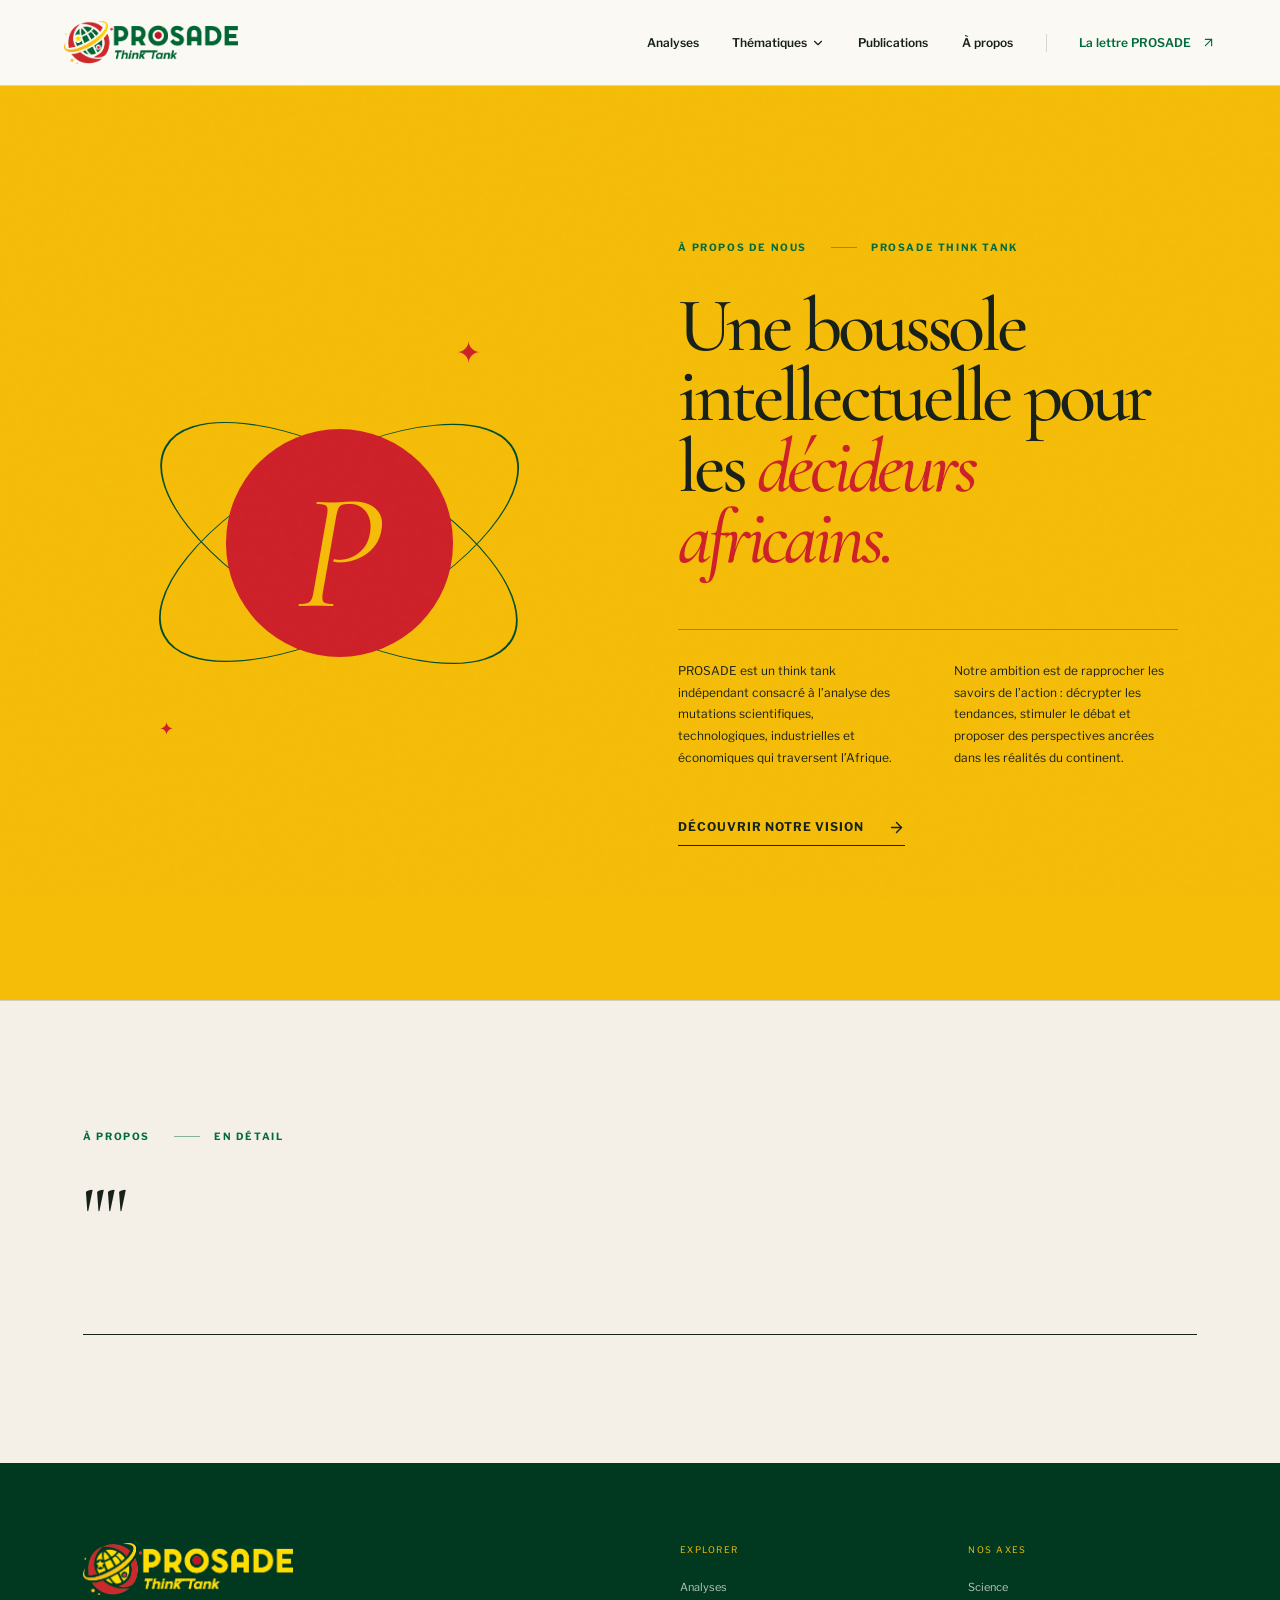
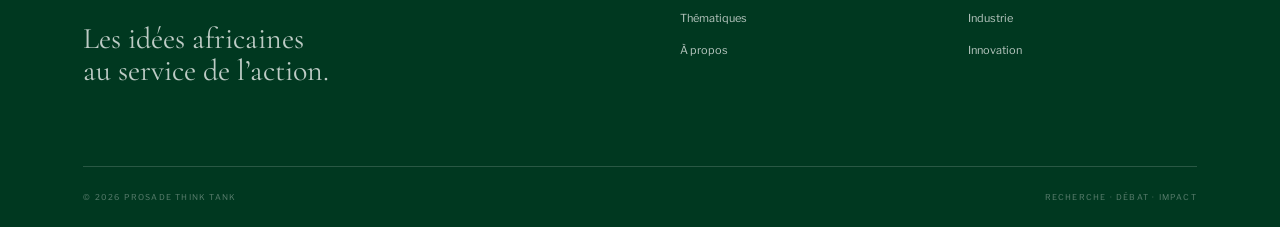
==== a-propos.html @ a124afc9 "Add files via upload" ====
<!DOCTYPE html>
<html lang="fr"><head><meta http-equiv="Content-Type" content="text/html; charset=UTF-8"><meta name="viewport" content="width=device-width, initial-scale=1"><link rel="preload" as="image" href="./PROSADE — Think Tank africain_files/prosade-logo-green.png"><link rel="preload" as="image" href="./PROSADE — Think Tank africain_files/prosade-logo-yellow.png"><link rel="stylesheet" href="./PROSADE — Think Tank africain_files/index-MCbqjA66.css" type="text/css" data-precedence="default"><title>À propos — PROSADE Think Tank</title><meta name="description" content="PROSADE — À propos du think tank africain."><meta name="theme-color" content="#006b3c"><link rel="modulepreload" href="https://prosade-web.netlify.app/assets/index-DYErUAAZ.js"><link rel="modulepreload" href="https://prosade-web.netlify.app/assets/index-BLcQiHYW.js"><style>
    @font-face {
      font-family: 'Nunito';
      src: url('chrome-extension://alglchohmdikgdjhafiicilegegieafa/fonts/Nunito-all.woff2') format('woff2');
      font-weight: 300 700;
      font-style: normal;
      font-display: swap;
    }
    .nav-item-dropdown{position:relative;display:inline-flex;align-items:center;}
    .nav-dropdown-toggle{display:inline-flex;align-items:center;gap:4px;background:none;border:none;font:inherit;color:inherit;cursor:pointer;padding:0;}
    .nav-dropdown-toggle .chevron{transition:transform .2s ease;}
    .nav-item-dropdown:hover .chevron,.nav-item-dropdown.is-open .chevron{transform:rotate(180deg);}
    .dropdown-menu{position:absolute;top:100%;left:0;margin-top:14px;background:#ffffff;border-radius:14px;box-shadow:0 18px 44px rgba(0,20,10,0.18);padding:8px;min-width:250px;list-style:none;opacity:0;visibility:hidden;transform:translateY(-8px);transition:opacity .18s ease,transform .18s ease,visibility .18s ease;z-index:80;}
    .nav-item-dropdown:hover .dropdown-menu,.nav-item-dropdown:focus-within .dropdown-menu,.nav-item-dropdown.is-open .dropdown-menu{opacity:1;visibility:visible;transform:translateY(0);}
    .dropdown-menu li{margin:0;}
    .dropdown-menu a{display:block;padding:11px 14px;border-radius:9px;color:#0b2e1d;text-decoration:none;font-size:.95rem;line-height:1.3;white-space:nowrap;}
    .dropdown-menu a:hover,.dropdown-menu a:focus{background:#eef4f0;color:#006b3c;}
    @media (max-width:860px){.dropdown-menu{position:static;box-shadow:none;opacity:1;visibility:visible;transform:none;display:none;margin-top:6px;padding-left:8px;}
      .nav-item-dropdown.is-open .dropdown-menu{display:block;}}
  </style></head><body><!--$--><main><header class="site-header"><a class="brand" href="https://prosade-web.netlify.app/#accueil" aria-label="PROSADE — Accueil"><img src="./PROSADE — Think Tank africain_files/prosade-logo-green.png" alt="PROSADE Think Tank"></a><nav class="nav-links" aria-label="Navigation principale"><a href="https://prosade-web.netlify.app/#analyses">Analyses</a><div class="nav-item-dropdown"><button type="button" class="nav-dropdown-toggle" aria-haspopup="true" aria-expanded="false">Thématiques <svg xmlns="http://www.w3.org/2000/svg" width="14" height="14" viewBox="0 0 24 24" fill="none" stroke="currentColor" stroke-width="2" stroke-linecap="round" stroke-linejoin="round" class="lucide lucide-chevron-down chevron" aria-hidden="true"><path d="m6 9 6 6 6-6"></path></svg></button><ul class="dropdown-menu" role="menu"><li role="none"><a role="menuitem" href="thematique-analyse-strategique.html">Analyse stratégique</a></li><li role="none"><a role="menuitem" href="thematique-vulgarisation-scientifique.html">Vulgarisation scientifique</a></li><li role="none"><a role="menuitem" href="thematique-industrie-developpement.html">Industrie &amp; Développement</a></li><li role="none"><a role="menuitem" href="thematique-innovation-technologies.html">Innovation &amp; Technologies</a></li><li role="none"><a role="menuitem" href="thematique-reflexion-debat.html">Réflexion &amp; Débat</a></li></ul></div><a href="https://prosade-web.netlify.app/#publications">Publications</a><a href="a-propos.html">À propos</a><a class="nav-cta" href="https://prosade-web.netlify.app/#newsletter">La lettre PROSADE <svg xmlns="http://www.w3.org/2000/svg" width="15" height="15" viewBox="0 0 24 24" fill="none" stroke="currentColor" stroke-width="1.8" stroke-linecap="round" stroke-linejoin="round" class="lucide lucide-arrow-up-right" aria-hidden="true"><path d="M7 7h10v10"></path><path d="M7 17 17 7"></path></svg></a></nav><button class="menu-button" aria-expanded="false" aria-label="Ouvrir le menu"><svg xmlns="http://www.w3.org/2000/svg" width="24" height="24" viewBox="0 0 24 24" fill="none" stroke="currentColor" stroke-width="2" stroke-linecap="round" stroke-linejoin="round" class="lucide lucide-menu" aria-hidden="true"><path d="M4 5h16"></path><path d="M4 12h16"></path><path d="M4 19h16"></path></svg></button></header><section class="about-section" id="apropos"><div class="about-seal" aria-hidden="true"><div class="seal-ring ring-a"></div><div class="seal-ring ring-b"></div><div class="seal-core">P</div><span class="seal-star star-a">✦</span><span class="seal-star star-b">✦</span></div><div class="about-copy"><p class="eyebrow dark"><span>À propos de nous</span><span>PROSADE Think Tank</span></p><h2>Une boussole intellectuelle pour les <em>décideurs africains.</em></h2><div class="about-columns"><p>PROSADE est un think tank indépendant consacré à l’analyse des mutations scientifiques, technologiques, industrielles et économiques qui traversent l’Afrique.</p><p>Notre ambition est de rapprocher les savoirs de l’action : décrypter les tendances, stimuler le débat et proposer des perspectives ancrées dans les réalités du continent.</p></div><a class="text-link" href="https://prosade-web.netlify.app/#newsletter">Découvrir notre vision <svg xmlns="http://www.w3.org/2000/svg" width="17" height="17" viewBox="0 0 24 24" fill="none" stroke="currentColor" stroke-width="2" stroke-linecap="round" stroke-linejoin="round" class="lucide lucide-arrow-right" aria-hidden="true"><path d="M5 12h14"></path><path d="m12 5 7 7-7 7"></path></svg></a></div></section><section class="themes-section" id="details-apropos"><div class="section-heading-row"><div><p class="eyebrow dark"><span>À propos</span><span>En détail</span></p><h2>""</h2></div></div><div class="dispatches-list">
<!-- Espace réservé : équipe, mission détaillée, partenaires, contact... à compléter ultérieurement. -->
</div></section><footer><div class="footer-brand"><img src="./PROSADE — Think Tank africain_files/prosade-logo-yellow.png" alt="PROSADE Think Tank"><p>Les idées africaines<br>au service de l’action.</p></div><div class="footer-links"><div><span>Explorer</span><a href="https://prosade-web.netlify.app/#analyses">Analyses</a><a href="https://prosade-web.netlify.app/#thematiques">Thématiques</a><a href="a-propos.html">À propos</a></div><div><span>Nos axes</span><a href="https://prosade-web.netlify.app/#thematiques">Science</a><a href="https://prosade-web.netlify.app/#thematiques">Industrie</a><a href="https://prosade-web.netlify.app/#thematiques">Innovation</a></div></div><div class="footer-bottom"><span>© 2026 PROSADE Think Tank</span><span>Recherche · Débat · Impact</span></div></footer></main><!--/$--><script>
(function(){
  var item = document.querySelector('.nav-item-dropdown');
  if(!item) return;
  var toggle = item.querySelector('.nav-dropdown-toggle');
  function close(){ item.classList.remove('is-open'); toggle.setAttribute('aria-expanded','false'); }
  function open(){ item.classList.add('is-open'); toggle.setAttribute('aria-expanded','true'); }
  toggle.addEventListener('click', function(e){
    e.stopPropagation();
    if(item.classList.contains('is-open')) close(); else open();
  });
  document.addEventListener('click', function(e){
    if(!item.contains(e.target)) close();
  });
  document.addEventListener('keydown', function(e){
    if(e.key === 'Escape') close();
  });
})();
</script></body></html>
---- PROSADE — Think Tank africain_files/index-MCbqjA66.css ----
@import"https://fonts.googleapis.com/css2?family=Cormorant+Garamond:ital,wght@0,500;0,600;1,500&family=Libre+Franklin:wght@400;500;600;700;800&display=swap";@layer components;@layer properties{@supports (((-webkit-hyphens:none)) and (not (margin-trim:inline))) or ((-moz-orient:inline) and (not (color:rgb(from red r g b)))){*,:before,:after,::backdrop{--tw-rotate-x:initial;--tw-rotate-y:initial;--tw-rotate-z:initial;--tw-skew-x:initial;--tw-skew-y:initial;--tw-font-weight:initial;--tw-blur:initial;--tw-brightness:initial;--tw-contrast:initial;--tw-grayscale:initial;--tw-hue-rotate:initial;--tw-invert:initial;--tw-opacity:initial;--tw-saturate:initial;--tw-sepia:initial;--tw-drop-shadow:initial;--tw-drop-shadow-color:initial;--tw-drop-shadow-alpha:100%;--tw-drop-shadow-size:initial}}}@layer theme{:root,:host{--font-sans:ui-sans-serif, system-ui, sans-serif, "Apple Color Emoji", "Segoe UI Emoji", "Segoe UI Symbol", "Noto Color Emoji";--font-mono:ui-monospace, SFMono-Regular, Menlo, Monaco, Consolas, "Liberation Mono", "Courier New", monospace;--color-blue-600:oklch(54.6% .245 262.881);--color-gray-600:oklch(44.6% .03 256.802);--spacing:.25rem;--font-weight-bold:700;--default-transition-duration:.15s;--default-transition-timing-function:cubic-bezier(.4, 0, .2, 1);--default-font-family:var(--font-sans);--default-mono-font-family:var(--font-mono)}}@layer base{*,:after,:before,::backdrop{box-sizing:border-box;border:0 solid;margin:0;padding:0}::file-selector-button{box-sizing:border-box;border:0 solid;margin:0;padding:0}html,:host{-webkit-text-size-adjust:100%;tab-size:4;line-height:1.5;font-family:var(--default-font-family,ui-sans-serif, system-ui, sans-serif, "Apple Color Emoji", "Segoe UI Emoji", "Segoe UI Symbol", "Noto Color Emoji");font-feature-settings:var(--default-font-feature-settings,normal);font-variation-settings:var(--default-font-variation-settings,normal);-webkit-tap-highlight-color:transparent}hr{height:0;color:inherit;border-top-width:1px}abbr:where([title]){-webkit-text-decoration:underline dotted;text-decoration:underline dotted}h1,h2,h3,h4,h5,h6{font-size:inherit;font-weight:inherit}a{color:inherit;-webkit-text-decoration:inherit;text-decoration:inherit}b,strong{font-weight:bolder}code,kbd,samp,pre{font-family:var(--default-mono-font-family,ui-monospace, SFMono-Regular, Menlo, Monaco, Consolas, "Liberation Mono", "Courier New", monospace);font-feature-settings:var(--default-mono-font-feature-settings,normal);font-variation-settings:var(--default-mono-font-variation-settings,normal);font-size:1em}small{font-size:80%}sub,sup{vertical-align:baseline;font-size:75%;line-height:0;position:relative}sub{bottom:-.25em}sup{top:-.5em}table{text-indent:0;border-color:inherit;border-collapse:collapse}:-moz-focusring{outline:auto}progress{vertical-align:baseline}summary{display:list-item}ol,ul,menu{list-style:none}img,svg,video,canvas,audio,iframe,embed,object{vertical-align:middle;display:block}img,video{max-width:100%;height:auto}button,input,select,optgroup,textarea{font:inherit;font-feature-settings:inherit;font-variation-settings:inherit;letter-spacing:inherit;color:inherit;opacity:1;background-color:#0000;border-radius:0}::file-selector-button{font:inherit;font-feature-settings:inherit;font-variation-settings:inherit;letter-spacing:inherit;color:inherit;opacity:1;background-color:#0000;border-radius:0}:where(select:is([multiple],[size])) optgroup{font-weight:bolder}:where(select:is([multiple],[size])) optgroup option{padding-inline-start:20px}::file-selector-button{margin-inline-end:4px}::placeholder{opacity:1}@supports (not ((-webkit-appearance:-apple-pay-button))) or (contain-intrinsic-size:1px){::placeholder{color:currentColor}@supports (color:color-mix(in lab,red,red)){::placeholder{color:color-mix(in oklab,currentcolor 50%,transparent)}}}textarea{resize:vertical}::-webkit-search-decoration{-webkit-appearance:none}::-webkit-date-and-time-value{min-height:1lh;text-align:inherit}::-webkit-datetime-edit{display:inline-flex}::-webkit-datetime-edit-fields-wrapper{padding:0}::-webkit-datetime-edit{padding-block:0}::-webkit-datetime-edit-year-field{padding-block:0}::-webkit-datetime-edit-month-field{padding-block:0}::-webkit-datetime-edit-day-field{padding-block:0}::-webkit-datetime-edit-hour-field{padding-block:0}::-webkit-datetime-edit-minute-field{padding-block:0}::-webkit-datetime-edit-second-field{padding-block:0}::-webkit-datetime-edit-millisecond-field{padding-block:0}::-webkit-datetime-edit-meridiem-field{padding-block:0}::-webkit-calendar-picker-indicator{line-height:1}:-moz-ui-invalid{box-shadow:none}button,input:where([type=button],[type=reset],[type=submit]){appearance:button}::file-selector-button{appearance:button}::-webkit-inner-spin-button{height:auto}::-webkit-outer-spin-button{height:auto}[hidden]:where(:not([hidden=until-found])){display:none!important}}@layer utilities{.static{position:static}.start{inset-inline-start:var(--spacing)}.hidden{display:none}.transform{transform:var(--tw-rotate-x,) var(--tw-rotate-y,) var(--tw-rotate-z,) var(--tw-skew-x,) var(--tw-skew-y,)}.font-bold{--tw-font-weight:var(--font-weight-bold);font-weight:var(--font-weight-bold)}.text-blue-600{color:var(--color-blue-600)}.text-gray-600{color:var(--color-gray-600)}.filter{filter:var(--tw-blur,) var(--tw-brightness,) var(--tw-contrast,) var(--tw-grayscale,) var(--tw-hue-rotate,) var(--tw-invert,) var(--tw-saturate,) var(--tw-sepia,) var(--tw-drop-shadow,)}.transition{transition-property:color,background-color,border-color,outline-color,text-decoration-color,fill,stroke,--tw-gradient-from,--tw-gradient-via,--tw-gradient-to,opacity,box-shadow,transform,translate,scale,rotate,filter,-webkit-backdrop-filter,backdrop-filter,display,content-visibility,overlay,pointer-events;transition-timing-function:var(--tw-ease,var(--default-transition-timing-function));transition-duration:var(--tw-duration,var(--default-transition-duration))}}:root{--green:#006b3c;--green-deep:#004d2b;--green-dark:#003820;--green-soft:#dfece2;--red:#ce2029;--yellow:#f5bd08;--cream:#f4f0e7;--paper:#fbf9f3;--ink:#172019;--muted:#667068;--line:#17201929;--serif:"Cormorant Garamond", Georgia, serif;--sans:"Libre Franklin", "Helvetica Neue", sans-serif}*{box-sizing:border-box}html{scroll-behavior:smooth}body{background:var(--paper);color:var(--ink);font-family:var(--sans);-webkit-font-smoothing:antialiased;margin:0}body:before{content:"";z-index:20;pointer-events:none;opacity:.028;background-image:url("data:image/svg+xml,%3Csvg viewBox='0 0 180 180' xmlns='http://www.w3.org/2000/svg'%3E%3Cfilter id='n'%3E%3CfeTurbulence type='fractalNoise' baseFrequency='.85' numOctaves='3' stitchTiles='stitch'/%3E%3C/filter%3E%3Crect width='100%25' height='100%25' filter='url(%23n)' opacity='.8'/%3E%3C/svg%3E");position:fixed;inset:0}a{color:inherit;text-decoration:none}button,input{font:inherit}.site-header{background:var(--paper);border-bottom:1px solid var(--line);z-index:30;justify-content:space-between;align-items:center;height:86px;padding:0 clamp(24px,5vw,76px);display:flex;position:relative}.brand img{width:174px;height:auto;display:block}.nav-links{align-items:center;gap:clamp(20px,2.6vw,42px);font-size:12px;font-weight:600;display:flex}.nav-links>a:not(.nav-cta){position:relative}.nav-links>a:not(.nav-cta):after{content:"";background:var(--red);height:1px;transition:right .25s;position:absolute;bottom:-7px;left:0;right:100%}.nav-links>a:not(.nav-cta):hover:after{right:0}.nav-cta{border-left:1px solid var(--line);color:var(--green);align-items:center;gap:10px;padding-left:clamp(20px,2.5vw,40px);display:flex}.menu-button{color:var(--green-deep);background:0 0;border:0;padding:8px;display:none}.hero{background:var(--green);color:#fff;grid-template-columns:minmax(0,1.08fr) minmax(400px,.92fr);align-items:center;min-height:calc(100vh - 86px);padding:8vh clamp(24px,6.5vw,100px) 11vh;display:grid;position:relative;overflow:hidden}.hero:after{content:"";background:linear-gradient(90deg,var(--red) 0 23%,var(--yellow) 23% 42%,transparent 42%);height:4px;position:absolute;inset:auto 0 0}.hero-copy{z-index:4;max-width:810px;animation:.8s .1s both rise;position:relative}.eyebrow{letter-spacing:.16em;text-transform:uppercase;align-items:center;gap:24px;margin:0 0 36px;font-size:10px;font-weight:700;display:flex}.eyebrow span+span:before{content:"";opacity:.45;background:currentColor;width:26px;height:1px;margin:0 14px 3px 0;display:inline-block}.eyebrow.light{color:#ffffffbd}.eyebrow.dark{color:var(--green)}.hero h1,.section-heading-row h2,.featured h2,.dispatches-heading h2,.about-copy h2,.newsletter h2{font-family:var(--serif);letter-spacing:-.055em;margin:0;font-weight:500}.hero h1{font-size:clamp(72px,8.8vw,144px);line-height:.72}.hero h1 em{color:var(--yellow);font-weight:500}.hero-intro{color:#ffffffc7;max-width:570px;margin:44px 0 30px;font-size:clamp(15px,1.25vw,19px);line-height:1.75}.text-link{border-bottom:1px solid var(--ink);text-transform:uppercase;letter-spacing:.08em;align-items:center;gap:24px;padding:0 0 9px;font-size:12px;font-weight:700;display:inline-flex}.light-link{color:#fff;border-color:#ffffff6b}.text-link svg{transition:transform .25s}.text-link:hover svg{transform:translate(5px)}.hero-visual{z-index:2;height:min(65vw,720px);max-height:75vh;animation:.9s .35s both fade;position:relative}.continent-shape{aspect-ratio:.88;clip-path:polygon(46% 0,66% 8%,82% 25%,78% 39%,91% 51%,70% 65%,64% 78%,50% 100%,37% 90%,29% 72%,14% 61%,8% 43%,18% 27%,30% 8%);filter:drop-shadow(20px 28px #00341d59);background:#01492ac2;width:clamp(360px,37vw,600px);position:absolute;top:50%;left:50%;transform:translate(-46%,-50%)rotate(-3deg)}.continent-shape:before{content:"";background:repeating-linear-gradient(28deg,#0000 0 34px,#ffffff12 35px,#0000 36px);position:absolute;inset:0}.map-dot{background:var(--yellow);border-radius:50%;width:11px;height:11px;position:absolute;box-shadow:0 0 0 8px #f5bd081f}.dot-one{top:22%;left:40%}.dot-two{background:var(--red);top:42%;left:63%}.dot-three{top:61%;left:33%}.dot-four{background:#fff;top:72%;left:55%}.map-line{transform-origin:0;background:#fff6;height:1px;position:absolute}.line-one{width:42%;top:24%;left:42%;transform:rotate(35deg)}.line-two{width:38%;top:63%;left:34%;transform:rotate(18deg)}.visual-label{text-transform:uppercase;letter-spacing:.14em;color:#ffffffa6;border-left:1px solid #ffffff4d;margin:0;padding-left:18px;font-size:10px;line-height:1.6;position:absolute;bottom:8%;right:0}.hero-orbit{border:1px solid #ffffff1a;border-radius:50%;position:absolute;transform:rotate(-22deg)}.orbit-one{width:62vw;height:23vw;top:28%;right:-6vw}.orbit-two{border-color:#f5bd0829;width:49vw;height:14vw;top:39%;right:2vw;transform:rotate(31deg)}.hero-index{text-transform:uppercase;letter-spacing:.16em;color:#ffffff7a;justify-content:space-between;font-size:9px;display:flex;position:absolute;bottom:24px;left:clamp(24px,6.5vw,100px);right:clamp(24px,6.5vw,100px)}.manifesto{background:var(--paper);grid-template-columns:.7fr 2.3fr .85fr;align-items:start;gap:6vw;padding:clamp(90px,12vw,180px) clamp(24px,6.5vw,100px);display:grid}.section-marker{color:var(--green);text-transform:uppercase;letter-spacing:.15em;padding-top:12px;font-size:10px;font-weight:700}.manifesto-statement{position:relative}.manifesto-number{color:var(--red);font-size:11px;font-weight:700;position:absolute;top:8px;left:-2.3em}.manifesto-statement p{font-family:var(--serif);letter-spacing:-.035em;margin:0;font-size:clamp(34px,4.1vw,66px);line-height:1.06}.manifesto-statement em{color:var(--green)}.manifesto-note{padding-top:12px}.manifesto-note p{color:var(--muted);margin:24px 0 0;font-size:12px;line-height:1.8}.red-disc{background:var(--red);border-radius:50%;width:38px;height:38px;position:relative}.red-disc:after{content:"";background:var(--yellow);border-radius:50%;width:8px;height:8px;position:absolute;top:-4px;right:-12px}.themes-section{background:var(--cream);border-top:1px solid var(--line);padding:clamp(86px,10vw,150px) clamp(24px,6.5vw,100px)}.section-heading-row{grid-template-columns:2fr .75fr;align-items:end;gap:8vw;margin-bottom:84px;display:grid}.section-heading-row h2,.dispatches-heading h2,.about-copy h2,.newsletter h2{font-size:clamp(50px,6vw,92px);line-height:.92}.section-heading-row h2 em,.dispatches-heading h2 em,.about-copy h2 em,.newsletter h2 em{color:var(--green);font-weight:500}.heading-aside{color:var(--muted);max-width:330px;margin:0 0 8px;font-size:12px;line-height:1.8}.themes-list{border-top:1px solid var(--ink)}.theme-row{border-bottom:1px solid var(--line);grid-template-columns:64px 1.2fr 1fr 1.1fr 48px;align-items:center;gap:28px;min-height:154px;transition:color .35s;display:grid;position:relative}.theme-row:before{content:"";background:var(--green);transform-origin:bottom;transition:transform .35s cubic-bezier(.22,.61,.36,1);position:absolute;inset:0;transform:scaleY(0)}.theme-row>*{z-index:1;position:relative}.theme-row:hover{color:#fff}.theme-row:hover:before{transform:scaleY(1)}.theme-number{color:var(--red);align-self:start;padding-top:30px;font-size:10px;font-weight:700}.theme-title-wrap{align-items:center;gap:24px;display:flex}.theme-icon{color:var(--green);flex:none}.theme-title-wrap h3{font-family:var(--serif);letter-spacing:-.035em;margin:0;font-size:clamp(27px,2.6vw,42px);font-weight:600;line-height:1}.theme-description{color:var(--muted);margin:0;font-size:11px;line-height:1.7}.theme-prompt{flex-direction:column;gap:8px;display:flex}.theme-prompt span{color:var(--green);text-transform:uppercase;letter-spacing:.14em;font-size:8px;font-weight:700}.theme-prompt strong{font-size:11px;font-weight:600;line-height:1.45}.theme-row:hover .theme-number{color:var(--yellow)}.theme-row:hover .theme-icon,.theme-row:hover .theme-description,.theme-row:hover .theme-prompt span{color:#ffffffb8}.circle-button{border:1px solid var(--line);width:42px;height:42px;color:var(--green);background:0 0;border-radius:50%;place-items:center;transition:all .25s;display:grid}.theme-row:hover .circle-button{color:#fff;border-color:#ffffff80;transform:rotate(45deg)}.featured{background:var(--green-deep);color:#fff;grid-template-columns:1.02fr .98fr;min-height:760px;display:grid}.featured-art{background:#082b1c;place-items:center;display:grid;position:relative;overflow:hidden}.featured-art:after{content:"";background:linear-gradient(140deg,#0000 38%,#006b3c80);position:absolute;inset:0}.featured-art>span{font-family:var(--serif);color:#0000;-webkit-text-stroke:1px #f5bd08b3;z-index:3;letter-spacing:-.15em;font-size:clamp(180px,28vw,470px);font-style:italic;position:relative;transform:translate(-7%)}.circuit-grid{opacity:.45;background-image:linear-gradient(#ffffff14 1px,#0000 1px),linear-gradient(90deg,#ffffff14 1px,#0000 1px);background-size:58px 58px;position:absolute;inset:0;transform:perspective(500px)rotateX(55deg)scale(1.4)translateY(20%)}.signal{z-index:2;border:1px solid #f5bd0859;border-radius:50%;position:absolute}.signal-one{width:340px;height:340px}.signal-two{width:500px;height:500px}.signal-three{width:680px;height:680px}.featured-copy{flex-direction:column;justify-content:center;padding:clamp(70px,9vw,140px) clamp(34px,7vw,110px);display:flex;position:relative}.featured-copy:before{content:"";background:#ffffff26;width:1px;position:absolute;top:12%;bottom:12%;left:0}.featured-copy h2{font-size:clamp(48px,5.7vw,88px);line-height:.93}.featured-copy>p{color:#ffffffb3;max-width:570px;margin:40px 0;font-size:13px;line-height:1.85}.button-light{text-transform:uppercase;letter-spacing:.08em;border:1px solid #ffffff73;align-self:flex-start;align-items:center;gap:30px;padding:15px 20px;font-size:10px;font-weight:700;transition:all .25s;display:flex}.button-light:hover{background:var(--yellow);color:var(--green-dark);border-color:var(--yellow)}.featured-meta{color:#fff6;letter-spacing:.16em;text-transform:uppercase;justify-content:space-between;margin-top:80px;font-size:8px;display:flex}.dispatches-section{background:var(--paper);grid-template-columns:.78fr 2.22fr;gap:8vw;padding:clamp(90px,11vw,170px) clamp(24px,6.5vw,100px);display:grid}.dispatches-heading h2{margin-top:32px}.dispatches-list{border-top:1px solid var(--ink)}.dispatch{border-bottom:1px solid var(--line);grid-template-columns:140px 1.3fr 1fr 42px;align-items:start;gap:28px;padding:44px 0;display:grid}.dispatch-meta{color:var(--green);text-transform:uppercase;letter-spacing:.12em;flex-direction:column;gap:10px;font-size:9px;display:flex}.dispatch h3{font-family:var(--serif);margin:0;font-size:clamp(27px,2.5vw,40px);font-weight:600;line-height:1}.dispatch p{color:var(--muted);margin:0;font-size:11px;line-height:1.75}.dispatch a{width:38px;height:38px;color:var(--green);border:1px solid var(--line);border-radius:50%;place-items:center;transition:all .25s;display:grid}.dispatch:hover a{background:var(--green);color:#fff;transform:rotate(45deg)}.about-section{background:var(--yellow);grid-template-columns:.85fr 1.6fr;gap:8vw;padding:clamp(90px,12vw,180px) clamp(24px,8vw,124px);display:grid;overflow:hidden}.about-seal{aspect-ratio:1;align-self:center;width:min(37vw,520px);position:relative}.seal-ring{border:2px solid var(--green-deep);border-radius:50%;position:absolute;inset:8%}.ring-a{transform:rotate(-28deg)scaleY(.42)}.ring-b{transform:rotate(29deg)scaleY(.42)}.seal-core{background:var(--red);color:var(--yellow);font-family:var(--serif);border-radius:50%;place-items:center;font-size:clamp(90px,13vw,190px);font-style:italic;display:grid;position:absolute;inset:26%}.seal-star{color:var(--red);font-size:30px;position:absolute}.star-a{top:5%;right:20%}.star-b{font-size:18px;bottom:8%;left:12%}.about-copy{align-self:center}.about-copy h2{max-width:900px}.about-copy h2 em{color:var(--red)}.about-columns{border-top:1px solid #17201959;grid-template-columns:1fr 1fr;gap:4vw;margin:56px 0 46px;padding-top:30px;display:grid}.about-columns p{margin:0;font-size:12px;line-height:1.8}.newsletter{background:var(--cream);grid-template-columns:1.35fr 1fr;align-items:end;gap:10vw;padding:clamp(86px,10vw,150px) clamp(24px,8vw,124px);display:grid}.issue-label{color:var(--red);text-transform:uppercase;letter-spacing:.16em;margin-bottom:34px;font-size:10px;font-weight:700;display:inline-block}.newsletter-form label{font-family:var(--serif);margin-bottom:30px;font-size:23px;line-height:1.25;display:block}.input-row{border-bottom:1px solid var(--ink);display:flex}.input-row input{min-width:0;color:var(--ink);background:0 0;border:0;outline:0;flex:1;padding:17px 0;font-size:13px}.input-row input::placeholder{color:#8b908b}.input-row input:disabled{color:var(--muted)}.input-row button{background:var(--green);color:#fff;border:0;place-items:center;width:54px;transition:background .25s;display:grid}.input-row button:hover{background:var(--red)}.input-row button:disabled{cursor:default;opacity:.55}.honeypot{clip:rect(0 0 0 0);white-space:nowrap;width:1px;height:1px;overflow:hidden;position:absolute!important}.subscription-note{color:var(--muted);margin:15px 0 0;font-size:8px;line-height:1.5}.subscription-success{color:var(--green);font-size:10px;font-weight:700}footer{background:var(--green-dark);color:#fff;grid-template-columns:1fr 1fr;gap:80px;padding:80px clamp(24px,6.5vw,100px) 24px;display:grid}.footer-brand img{width:210px;height:auto}.footer-brand p{font-family:var(--serif);color:#ffffffbd;margin:28px 0 0;font-size:30px;line-height:1.05}.footer-links{grid-template-columns:1fr 1fr;gap:60px;display:grid}.footer-links div{flex-direction:column;gap:15px;display:flex}.footer-links span{color:var(--yellow);text-transform:uppercase;letter-spacing:.16em;margin-bottom:7px;font-size:9px}.footer-links a{color:#ffffffb8;font-size:11px}.footer-links a:hover{color:#fff}.footer-bottom{color:#ffffff59;text-transform:uppercase;letter-spacing:.15em;border-top:1px solid #ffffff29;grid-column:1/-1;justify-content:space-between;padding-top:24px;font-size:8px;display:flex}@keyframes rise{0%{opacity:0;transform:translateY(28px)}to{opacity:1;transform:translateY(0)}}@keyframes fade{0%{opacity:0}to{opacity:1}}@media(max-width:1050px){.hero{grid-template-columns:1.2fr .8fr}.theme-row{grid-template-columns:48px 1.3fr 1fr 42px;padding:24px 0}.theme-prompt{display:none}.dispatch{grid-template-columns:100px 1.3fr .8fr 42px}}@media(max-width:820px){.site-header{height:74px}.brand img{width:150px}.menu-button{z-index:3;display:block;position:relative}.nav-links{background:var(--cream);font-family:var(--serif);flex-direction:column;align-items:flex-start;gap:30px;padding:120px 28px 40px;font-size:34px;transition:transform .35s;position:fixed;inset:0;transform:translateY(-105%)}.nav-links.nav-open{transform:translateY(0)}.nav-cta{font-family:var(--sans);border:0;padding:24px 0 0;font-size:11px}.hero{grid-template-columns:1fr;min-height:calc(100svh - 74px);padding-top:10vh}.hero-copy{z-index:5}.hero h1{font-size:clamp(68px,18vw,110px)}.hero-visual{opacity:.6;width:65%;position:absolute;bottom:1%;right:-14%}.visual-label{display:none}.manifesto{grid-template-columns:1fr;gap:38px}.manifesto-number{margin-bottom:18px;display:block;position:static}.manifesto-note{max-width:440px}.section-heading-row{grid-template-columns:1fr;gap:34px}.themes-list{margin-top:0}.featured{grid-template-columns:1fr}.featured-art{min-height:440px}.featured-copy:before{display:none}.dispatches-section{grid-template-columns:1fr}.dispatch{grid-template-columns:80px 1fr 42px}.dispatch p{grid-column:2/-1;max-width:520px}.about-section{grid-template-columns:1fr}.about-seal{justify-self:center;width:min(80vw,460px)}.newsletter{grid-template-columns:1fr}}@media(max-width:560px){.eyebrow{gap:10px;margin-bottom:26px}.eyebrow span+span:before{width:12px;margin-right:8px}.hero{padding-bottom:14vh}.hero-intro{max-width:88%;font-size:13px}.hero-index{bottom:17px}.manifesto,.themes-section,.dispatches-section,.about-section,.newsletter{padding-left:22px;padding-right:22px}.theme-row{grid-template-columns:30px 1fr 40px;gap:12px;min-height:128px}.theme-description{grid-column:2/-1;max-width:92%;margin:-14px 0 18px}.theme-title-wrap{gap:13px}.theme-title-wrap h3{font-size:26px}.theme-icon{width:19px}.theme-number{padding-top:22px}.circle-button{width:36px;height:36px}.featured-art{min-height:330px}.featured-copy{padding:76px 23px}.featured-meta{margin-top:60px}.dispatch{grid-template-columns:54px 1fr 38px;gap:16px;padding:34px 0}.dispatch h3{font-size:27px}.dispatch p{grid-column:2/-1}.about-columns{grid-template-columns:1fr;gap:22px}footer{grid-template-columns:1fr;padding-left:22px;padding-right:22px}.footer-links{gap:30px}.footer-bottom{flex-direction:column;gap:10px}}@media(prefers-reduced-motion:reduce){html{scroll-behavior:auto}*,:before,:after{transition-duration:.01ms!important;animation-duration:.01ms!important;animation-iteration-count:1!important}}@property --tw-rotate-x{syntax:"*";inherits:false}@property --tw-rotate-y{syntax:"*";inherits:false}@property --tw-rotate-z{syntax:"*";inherits:false}@property --tw-skew-x{syntax:"*";inherits:false}@property --tw-skew-y{syntax:"*";inherits:false}@property --tw-font-weight{syntax:"*";inherits:false}@property --tw-blur{syntax:"*";inherits:false}@property --tw-brightness{syntax:"*";inherits:false}@property --tw-contrast{syntax:"*";inherits:false}@property --tw-grayscale{syntax:"*";inherits:false}@property --tw-hue-rotate{syntax:"*";inherits:false}@property --tw-invert{syntax:"*";inherits:false}@property --tw-opacity{syntax:"*";inherits:false}@property --tw-saturate{syntax:"*";inherits:false}@property --tw-sepia{syntax:"*";inherits:false}@property --tw-drop-shadow{syntax:"*";inherits:false}@property --tw-drop-shadow-color{syntax:"*";inherits:false}@property --tw-drop-shadow-alpha{syntax:"<percentage>";inherits:false;initial-value:100%}@property --tw-drop-shadow-size{syntax:"*";inherits:false}
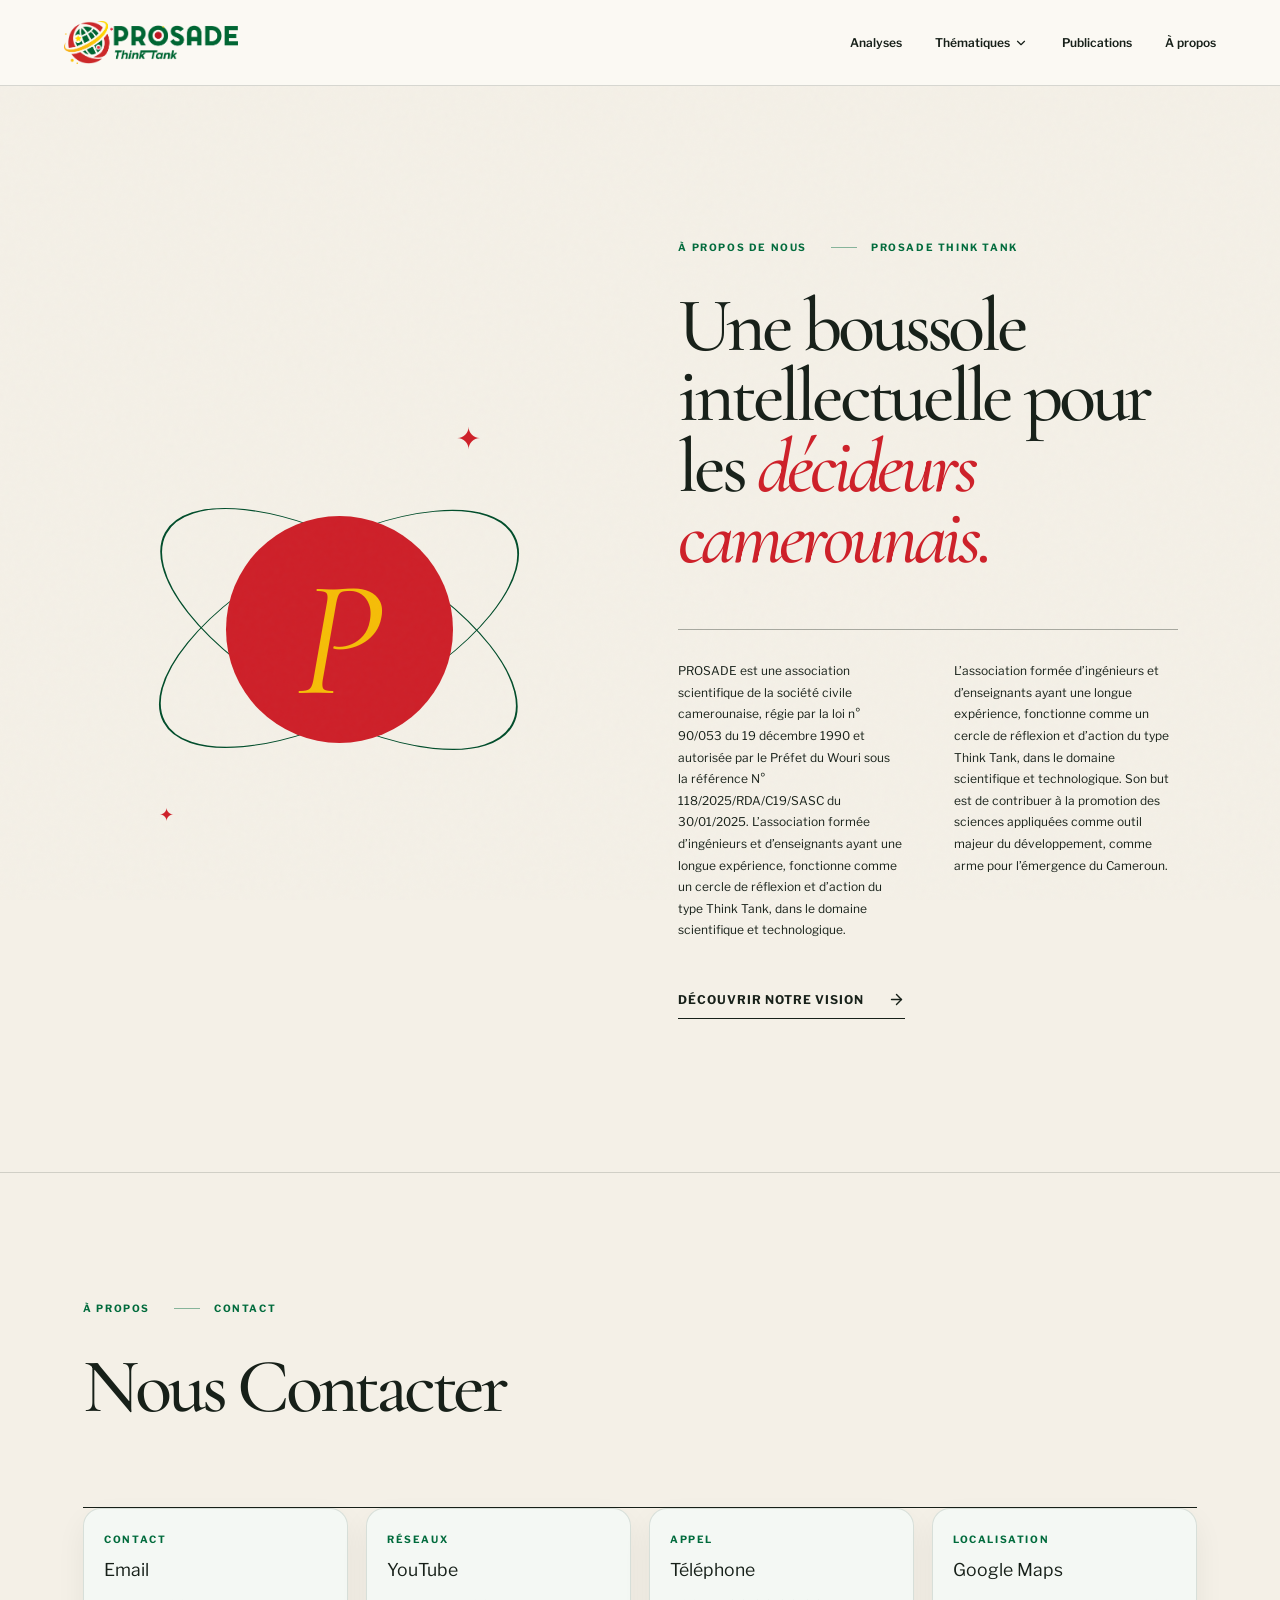
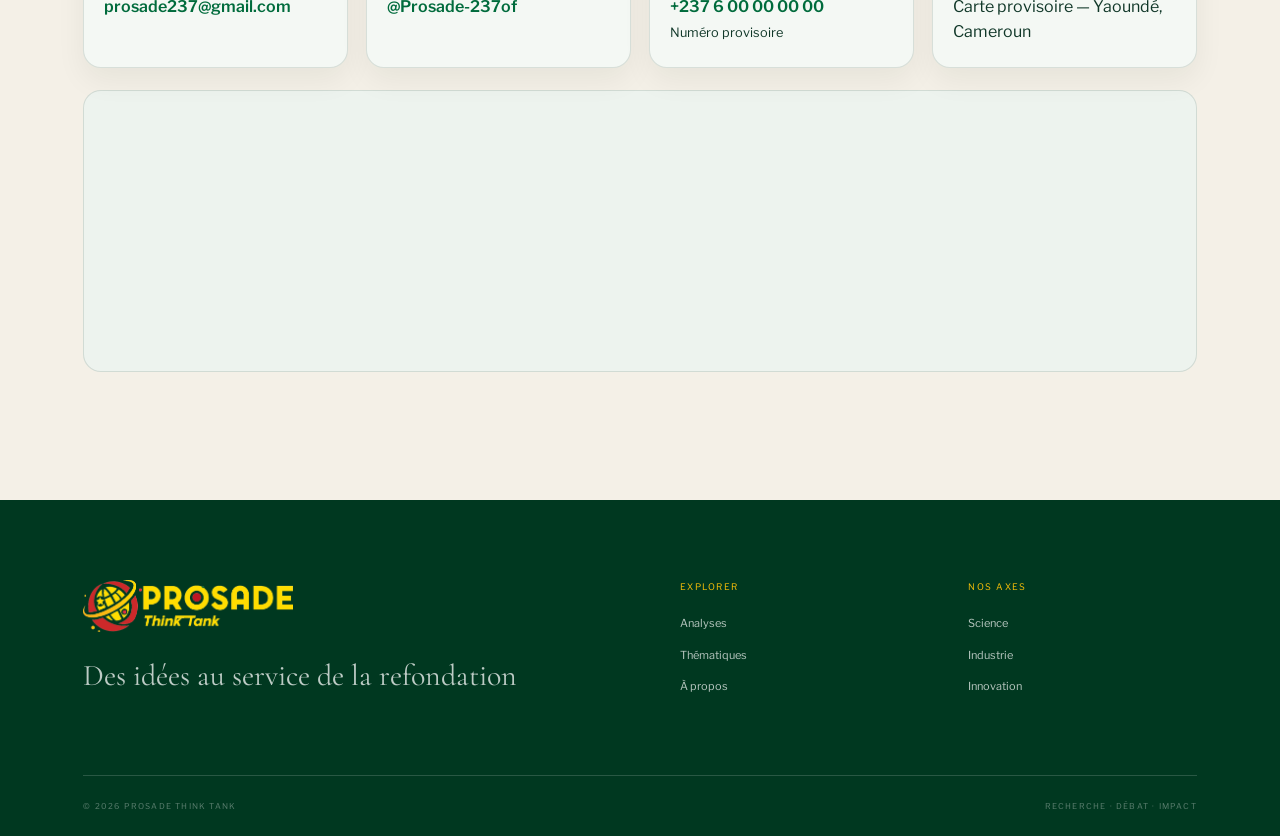
==== commit f8ee9ce7: "contact_added" ====
--- a/a-propos.html
+++ b/a-propos.html
@@ -1,5 +1,5 @@
 <!DOCTYPE html>
-<html lang="fr"><head><meta http-equiv="Content-Type" content="text/html; charset=UTF-8"><meta name="viewport" content="width=device-width, initial-scale=1"><link rel="preload" as="image" href="./PROSADE — Think Tank africain_files/prosade-logo-green.png"><link rel="preload" as="image" href="./PROSADE — Think Tank africain_files/prosade-logo-yellow.png"><link rel="stylesheet" href="./PROSADE — Think Tank africain_files/index-MCbqjA66.css" type="text/css" data-precedence="default"><title>À propos — PROSADE Think Tank</title><meta name="description" content="PROSADE — À propos du think tank africain."><meta name="theme-color" content="#006b3c"><link rel="modulepreload" href="https://prosade-web.netlify.app/assets/index-DYErUAAZ.js"><link rel="modulepreload" href="https://prosade-web.netlify.app/assets/index-BLcQiHYW.js"><style>
+<html lang="fr"><head><meta http-equiv="Content-Type" content="text/html; charset=UTF-8"><meta name="viewport" content="width=device-width, initial-scale=1"><link rel="preload" as="image" href="./resources/prosade-logo-green.png"><link rel="preload" as="image" href="./resources/prosade-logo-yellow.png"><link rel="stylesheet" href="./resources/index-MCbqjA66.css" type="text/css" data-precedence="default"><title>À propos — PROSADE Think Tank</title><meta name="description" content="PROSADE — À propos du think tank camerounais."><meta name="theme-color" content="#006b3c"><link rel="modulepreload" href=""><link rel="modulepreload" href=""><style>
     @font-face {
       font-family: 'Nunito';
       src: url('chrome-extension://alglchohmdikgdjhafiicilegegieafa/fonts/Nunito-all.woff2') format('woff2');
@@ -16,11 +16,17 @@
     .dropdown-menu li{margin:0;}
     .dropdown-menu a{display:block;padding:11px 14px;border-radius:9px;color:#0b2e1d;text-decoration:none;font-size:.95rem;line-height:1.3;white-space:nowrap;}
     .dropdown-menu a:hover,.dropdown-menu a:focus{background:#eef4f0;color:#006b3c;}
+    .contact-grid{display:grid;grid-template-columns:repeat(auto-fit,minmax(220px,1fr));gap:18px;margin-top:18px;}
+    .contact-card{background:#f4f8f4;border:1px solid rgba(11,46,29,.12);border-radius:18px;padding:22px 20px;display:flex;flex-direction:column;gap:10px;box-shadow:0 12px 30px rgba(7,26,17,.06);}
+    .contact-card h3{font-size:1.1rem;margin:0;}
+    .contact-card a{color:#006b3c;text-decoration:none;font-weight:600;}
+    .contact-card p{margin:0;line-height:1.6;color:#103728;}
+    .contact-map{margin-top:22px;border:1px solid rgba(11,46,29,.12);border-radius:18px;overflow:hidden;background:#edf3ee;min-height:280px;}
+    .contact-map iframe{display:block;border:0;width:100%;height:280px;}
     @media (max-width:860px){.dropdown-menu{position:static;box-shadow:none;opacity:1;visibility:visible;transform:none;display:none;margin-top:6px;padding-left:8px;}
       .nav-item-dropdown.is-open .dropdown-menu{display:block;}}
-  </style></head><body><!--$--><main><header class="site-header"><a class="brand" href="https://prosade-web.netlify.app/#accueil" aria-label="PROSADE — Accueil"><img src="./PROSADE — Think Tank africain_files/prosade-logo-green.png" alt="PROSADE Think Tank"></a><nav class="nav-links" aria-label="Navigation principale"><a href="https://prosade-web.netlify.app/#analyses">Analyses</a><div class="nav-item-dropdown"><button type="button" class="nav-dropdown-toggle" aria-haspopup="true" aria-expanded="false">Thématiques <svg xmlns="http://www.w3.org/2000/svg" width="14" height="14" viewBox="0 0 24 24" fill="none" stroke="currentColor" stroke-width="2" stroke-linecap="round" stroke-linejoin="round" class="lucide lucide-chevron-down chevron" aria-hidden="true"><path d="m6 9 6 6 6-6"></path></svg></button><ul class="dropdown-menu" role="menu"><li role="none"><a role="menuitem" href="thematique-analyse-strategique.html">Analyse stratégique</a></li><li role="none"><a role="menuitem" href="thematique-vulgarisation-scientifique.html">Vulgarisation scientifique</a></li><li role="none"><a role="menuitem" href="thematique-industrie-developpement.html">Industrie &amp; Développement</a></li><li role="none"><a role="menuitem" href="thematique-innovation-technologies.html">Innovation &amp; Technologies</a></li><li role="none"><a role="menuitem" href="thematique-reflexion-debat.html">Réflexion &amp; Débat</a></li></ul></div><a href="https://prosade-web.netlify.app/#publications">Publications</a><a href="a-propos.html">À propos</a><a class="nav-cta" href="https://prosade-web.netlify.app/#newsletter">La lettre PROSADE <svg xmlns="http://www.w3.org/2000/svg" width="15" height="15" viewBox="0 0 24 24" fill="none" stroke="currentColor" stroke-width="1.8" stroke-linecap="round" stroke-linejoin="round" class="lucide lucide-arrow-up-right" aria-hidden="true"><path d="M7 7h10v10"></path><path d="M7 17 17 7"></path></svg></a></nav><button class="menu-button" aria-expanded="false" aria-label="Ouvrir le menu"><svg xmlns="http://www.w3.org/2000/svg" width="24" height="24" viewBox="0 0 24 24" fill="none" stroke="currentColor" stroke-width="2" stroke-linecap="round" stroke-linejoin="round" class="lucide lucide-menu" aria-hidden="true"><path d="M4 5h16"></path><path d="M4 12h16"></path><path d="M4 19h16"></path></svg></button></header><section class="about-section" id="apropos"><div class="about-seal" aria-hidden="true"><div class="seal-ring ring-a"></div><div class="seal-ring ring-b"></div><div class="seal-core">P</div><span class="seal-star star-a">✦</span><span class="seal-star star-b">✦</span></div><div class="about-copy"><p class="eyebrow dark"><span>À propos de nous</span><span>PROSADE Think Tank</span></p><h2>Une boussole intellectuelle pour les <em>décideurs africains.</em></h2><div class="about-columns"><p>PROSADE est un think tank indépendant consacré à l’analyse des mutations scientifiques, technologiques, industrielles et économiques qui traversent l’Afrique.</p><p>Notre ambition est de rapprocher les savoirs de l’action : décrypter les tendances, stimuler le débat et proposer des perspectives ancrées dans les réalités du continent.</p></div><a class="text-link" href="https://prosade-web.netlify.app/#newsletter">Découvrir notre vision <svg xmlns="http://www.w3.org/2000/svg" width="17" height="17" viewBox="0 0 24 24" fill="none" stroke="currentColor" stroke-width="2" stroke-linecap="round" stroke-linejoin="round" class="lucide lucide-arrow-right" aria-hidden="true"><path d="M5 12h14"></path><path d="m12 5 7 7-7 7"></path></svg></a></div></section><section class="themes-section" id="details-apropos"><div class="section-heading-row"><div><p class="eyebrow dark"><span>À propos</span><span>En détail</span></p><h2>""</h2></div></div><div class="dispatches-list">
-<!-- Espace réservé : équipe, mission détaillée, partenaires, contact... à compléter ultérieurement. -->
-</div></section><footer><div class="footer-brand"><img src="./PROSADE — Think Tank africain_files/prosade-logo-yellow.png" alt="PROSADE Think Tank"><p>Les idées africaines<br>au service de l’action.</p></div><div class="footer-links"><div><span>Explorer</span><a href="https://prosade-web.netlify.app/#analyses">Analyses</a><a href="https://prosade-web.netlify.app/#thematiques">Thématiques</a><a href="a-propos.html">À propos</a></div><div><span>Nos axes</span><a href="https://prosade-web.netlify.app/#thematiques">Science</a><a href="https://prosade-web.netlify.app/#thematiques">Industrie</a><a href="https://prosade-web.netlify.app/#thematiques">Innovation</a></div></div><div class="footer-bottom"><span>© 2026 PROSADE Think Tank</span><span>Recherche · Débat · Impact</span></div></footer></main><!--/$--><script>
+    @media (max-width:640px){.contact-grid{grid-template-columns:1fr;}}
+  </style></head><body><!--$--><main><header class="site-header"><a class="brand" href="index.html" aria-label="PROSADE — Accueil"><img src="./resources/prosade-logo-green.png" alt="PROSADE Think Tank"></a><nav class="nav-links" aria-label="Navigation principale"><a href="index.html#analyses">Analyses</a><div class="nav-item-dropdown"><button type="button" class="nav-dropdown-toggle" aria-haspopup="true" aria-expanded="false">Thématiques <svg xmlns="http://www.w3.org/2000/svg" width="14" height="14" viewBox="0 0 24 24" fill="none" stroke="currentColor" stroke-width="2" stroke-linecap="round" stroke-linejoin="round" class="lucide lucide-chevron-down chevron" aria-hidden="true"><path d="m6 9 6 6 6-6"></path></svg></button><ul class="dropdown-menu" role="menu"><li role="none"><a role="menuitem" href="thematique-analyse-strategique.html">Analyse stratégique</a></li><li role="none"><a role="menuitem" href="thematique-vulgarisation-scientifique.html">Vulgarisation scientifique</a></li><li role="none"><a role="menuitem" href="thematique-industrie-developpement.html">Industrie &amp; Développement</a></li><li role="none"><a role="menuitem" href="thematique-innovation-technologies.html">Innovation &amp; Technologies</a></li><li role="none"><a role="menuitem" href="thematique-reflexion-debat.html">Réflexion &amp; Débat</a></li></ul></div><a href="index.html#publications">Publications</a><a href="a-propos.html">À propos</a></nav><button class="menu-button" aria-expanded="false" aria-label="Ouvrir le menu"><svg xmlns="http://www.w3.org/2000/svg" width="24" height="24" viewBox="0 0 24 24" fill="none" stroke="currentColor" stroke-width="2" stroke-linecap="round" stroke-linejoin="round" class="lucide lucide-menu" aria-hidden="true"><path d="M4 5h16"></path><path d="M4 12h16"></path><path d="M4 19h16"></path></svg></button></header><section class="about-section" id="apropos"><div class="about-seal" aria-hidden="true"><div class="seal-ring ring-a"></div><div class="seal-ring ring-b"></div><div class="seal-core">P</div><span class="seal-star star-a">✦</span><span class="seal-star star-b">✦</span></div><div class="about-copy"><p class="eyebrow dark"><span>À propos de nous</span><span>PROSADE Think Tank</span></p><h2>Une boussole intellectuelle pour les <em>décideurs camerounais.</em></h2><div class="about-columns"><p>PROSADE est une association scientifique de la société civile camerounaise, régie par la loi n° 90/053 du 19 décembre 1990 et autorisée par le Préfet du Wouri sous la référence N° 118/2025/RDA/C19/SASC du 30/01/2025. L’association formée d’ingénieurs et d’enseignants ayant une longue expérience, fonctionne comme un cercle de réflexion et d’action du type Think Tank, dans le domaine scientifique et technologique.</p><p>L’association formée d’ingénieurs et d’enseignants ayant une longue expérience, fonctionne comme un cercle de réflexion et d’action du type Think Tank, dans le domaine scientifique et technologique. Son but est de contribuer à la promotion des sciences appliquées comme outil majeur du développement, comme arme pour l’émergence du Cameroun.</p></div><a class="text-link" >Découvrir notre vision <svg xmlns="http://www.w3.org/2000/svg" width="17" height="17" viewBox="0 0 24 24" fill="none" stroke="currentColor" stroke-width="2" stroke-linecap="round" stroke-linejoin="round" class="lucide lucide-arrow-right" aria-hidden="true"><path d="M5 12h14"></path><path d="m12 5 7 7-7 7"></path></svg></a></div></section><section class="themes-section" id="details-apropos"><div class="section-heading-row"><div><p class="eyebrow dark"><span>À propos</span><span>Contact</span></p><h2>Nous Contacter</h2></div></div><div class="dispatches-list contact-grid"><div class="dispatch-card contact-card"><p class="eyebrow dark"><span>Contact</span></p><h3>Email</h3><p><a href="mailto:prosade237@gmail.com">prosade237@gmail.com</a></p></div><div class="dispatch-card contact-card"><p class="eyebrow dark"><span>Réseaux</span></p><h3>YouTube</h3><p><a href="https://www.youtube.com/@Prosade-237of" target="_blank" rel="noopener">@Prosade-237of</a></p></div><div class="dispatch-card contact-card"><p class="eyebrow dark"><span>Appel</span></p><h3>Téléphone</h3><p><a href="tel:+237600000000">+237 6 00 00 00 00</a><br><small>Numéro provisoire</small></p></div><div class="dispatch-card contact-card"><p class="eyebrow dark"><span>Localisation</span></p><h3>Google Maps</h3><p>Carte provisoire — Yaoundé, Cameroun</p></div></div><div class="contact-map"><iframe src="https://www.google.com/maps?q=Yaound%C3%A9%2C%20Cameroun&z=12&output=embed" loading="lazy" allowfullscreen referrerpolicy="no-referrer-when-downgrade" title="Carte provisoire de Yaoundé, Cameroun"></iframe></div></section><footer><div class="footer-brand"><img src="./resources/prosade-logo-yellow.png" alt="PROSADE Think Tank"><p>Des idées au service de la refondation</p></div><div class="footer-links"><div><span>Explorer</span><a href="index.html#analyses">Analyses</a><a href="index.html#thematiques">Thématiques</a><a href="a-propos.html">À propos</a></div><div><span>Nos axes</span><a href="index.html#thematiques">Science</a><a href="index.html#thematiques">Industrie</a><a href="index.html#thematiques">Innovation</a></div></div><div class="footer-bottom"><span>© 2026 PROSADE Think Tank</span><span>Recherche · Débat · Impact</span></div></footer></main><!--/$--><script>
 (function(){
   var item = document.querySelector('.nav-item-dropdown');
   if(!item) return;
--- a/resources/index-MCbqjA66.css
+++ b/resources/index-MCbqjA66.css
@@ -0,0 +1 @@
+@import"https://fonts.googleapis.com/css2?family=Cormorant+Garamond:ital,wght@0,500;0,600;1,500&family=Libre+Franklin:wght@400;500;600;700;800&display=swap";@layer components;@layer properties{@supports (((-webkit-hyphens:none)) and (not (margin-trim:inline))) or ((-moz-orient:inline) and (not (color:rgb(from red r g b)))){*,:before,:after,::backdrop{--tw-rotate-x:initial;--tw-rotate-y:initial;--tw-rotate-z:initial;--tw-skew-x:initial;--tw-skew-y:initial;--tw-font-weight:initial;--tw-blur:initial;--tw-brightness:initial;--tw-contrast:initial;--tw-grayscale:initial;--tw-hue-rotate:initial;--tw-invert:initial;--tw-opacity:initial;--tw-saturate:initial;--tw-sepia:initial;--tw-drop-shadow:initial;--tw-drop-shadow-color:initial;--tw-drop-shadow-alpha:100%;--tw-drop-shadow-size:initial}}}@layer theme{:root,:host{--font-sans:ui-sans-serif, system-ui, sans-serif, "Apple Color Emoji", "Segoe UI Emoji", "Segoe UI Symbol", "Noto Color Emoji";--font-mono:ui-monospace, SFMono-Regular, Menlo, Monaco, Consolas, "Liberation Mono", "Courier New", monospace;--color-blue-600:oklch(54.6% .245 262.881);--color-gray-600:oklch(44.6% .03 256.802);--spacing:.25rem;--font-weight-bold:700;--default-transition-duration:.15s;--default-transition-timing-function:cubic-bezier(.4, 0, .2, 1);--default-font-family:var(--font-sans);--default-mono-font-family:var(--font-mono)}}@layer base{*,:after,:before,::backdrop{box-sizing:border-box;border:0 solid;margin:0;padding:0}::file-selector-button{box-sizing:border-box;border:0 solid;margin:0;padding:0}html,:host{-webkit-text-size-adjust:100%;tab-size:4;line-height:1.5;font-family:var(--default-font-family,ui-sans-serif, system-ui, sans-serif, "Apple Color Emoji", "Segoe UI Emoji", "Segoe UI Symbol", "Noto Color Emoji");font-feature-settings:var(--default-font-feature-settings,normal);font-variation-settings:var(--default-font-variation-settings,normal);-webkit-tap-highlight-color:transparent}hr{height:0;color:inherit;border-top-width:1px}abbr:where([title]){-webkit-text-decoration:underline dotted;text-decoration:underline dotted}h1,h2,h3,h4,h5,h6{font-size:inherit;font-weight:inherit}a{color:inherit;-webkit-text-decoration:inherit;text-decoration:inherit}b,strong{font-weight:bolder}code,kbd,samp,pre{font-family:var(--default-mono-font-family,ui-monospace, SFMono-Regular, Menlo, Monaco, Consolas, "Liberation Mono", "Courier New", monospace);font-feature-settings:var(--default-mono-font-feature-settings,normal);font-variation-settings:var(--default-mono-font-variation-settings,normal);font-size:1em}small{font-size:80%}sub,sup{vertical-align:baseline;font-size:75%;line-height:0;position:relative}sub{bottom:-.25em}sup{top:-.5em}table{text-indent:0;border-color:inherit;border-collapse:collapse}:-moz-focusring{outline:auto}progress{vertical-align:baseline}summary{display:list-item}ol,ul,menu{list-style:none}img,svg,video,canvas,audio,iframe,embed,object{vertical-align:middle;display:block}img,video{max-width:100%;height:auto}button,input,select,optgroup,textarea{font:inherit;font-feature-settings:inherit;font-variation-settings:inherit;letter-spacing:inherit;color:inherit;opacity:1;background-color:#0000;border-radius:0}::file-selector-button{font:inherit;font-feature-settings:inherit;font-variation-settings:inherit;letter-spacing:inherit;color:inherit;opacity:1;background-color:#0000;border-radius:0}:where(select:is([multiple],[size])) optgroup{font-weight:bolder}:where(select:is([multiple],[size])) optgroup option{padding-inline-start:20px}::file-selector-button{margin-inline-end:4px}::placeholder{opacity:1}@supports (not ((-webkit-appearance:-apple-pay-button))) or (contain-intrinsic-size:1px){::placeholder{color:currentColor}@supports (color:color-mix(in lab,red,red)){::placeholder{color:color-mix(in oklab,currentcolor 50%,transparent)}}}textarea{resize:vertical}::-webkit-search-decoration{-webkit-appearance:none}::-webkit-date-and-time-value{min-height:1lh;text-align:inherit}::-webkit-datetime-edit{display:inline-flex}::-webkit-datetime-edit-fields-wrapper{padding:0}::-webkit-datetime-edit{padding-block:0}::-webkit-datetime-edit-year-field{padding-block:0}::-webkit-datetime-edit-month-field{padding-block:0}::-webkit-datetime-edit-day-field{padding-block:0}::-webkit-datetime-edit-hour-field{padding-block:0}::-webkit-datetime-edit-minute-field{padding-block:0}::-webkit-datetime-edit-second-field{padding-block:0}::-webkit-datetime-edit-millisecond-field{padding-block:0}::-webkit-datetime-edit-meridiem-field{padding-block:0}::-webkit-calendar-picker-indicator{line-height:1}:-moz-ui-invalid{box-shadow:none}button,input:where([type=button],[type=reset],[type=submit]){appearance:button}::file-selector-button{appearance:button}::-webkit-inner-spin-button{height:auto}::-webkit-outer-spin-button{height:auto}[hidden]:where(:not([hidden=until-found])){display:none!important}}@layer utilities{.static{position:static}.start{inset-inline-start:var(--spacing)}.hidden{display:none}.transform{transform:var(--tw-rotate-x,) var(--tw-rotate-y,) var(--tw-rotate-z,) var(--tw-skew-x,) var(--tw-skew-y,)}.font-bold{--tw-font-weight:var(--font-weight-bold);font-weight:var(--font-weight-bold)}.text-blue-600{color:var(--color-blue-600)}.text-gray-600{color:var(--color-gray-600)}.filter{filter:var(--tw-blur,) var(--tw-brightness,) var(--tw-contrast,) var(--tw-grayscale,) var(--tw-hue-rotate,) var(--tw-invert,) var(--tw-saturate,) var(--tw-sepia,) var(--tw-drop-shadow,)}.transition{transition-property:color,background-color,border-color,outline-color,text-decoration-color,fill,stroke,--tw-gradient-from,--tw-gradient-via,--tw-gradient-to,opacity,box-shadow,transform,translate,scale,rotate,filter,-webkit-backdrop-filter,backdrop-filter,display,content-visibility,overlay,pointer-events;transition-timing-function:var(--tw-ease,var(--default-transition-timing-function));transition-duration:var(--tw-duration,var(--default-transition-duration))}}:root{--green:#006b3c;--green-deep:#004d2b;--green-dark:#003820;--green-soft:#dfece2;--red:#ce2029;--yellow:#f5bd08;--cream:#f4f0e7;--paper:#fbf9f3;--ink:#172019;--muted:#667068;--line:#17201929;--serif:"Cormorant Garamond", Georgia, serif;--sans:"Libre Franklin", "Helvetica Neue", sans-serif}*{box-sizing:border-box}html{scroll-behavior:smooth}body{background:var(--paper);color:var(--ink);font-family:var(--sans);-webkit-font-smoothing:antialiased;margin:0}body:before{content:"";z-index:20;pointer-events:none;opacity:.028;background-image:url("data:image/svg+xml,%3Csvg viewBox='0 0 180 180' xmlns='http://www.w3.org/2000/svg'%3E%3Cfilter id='n'%3E%3CfeTurbulence type='fractalNoise' baseFrequency='.85' numOctaves='3' stitchTiles='stitch'/%3E%3C/filter%3E%3Crect width='100%25' height='100%25' filter='url(%23n)' opacity='.8'/%3E%3C/svg%3E");position:fixed;inset:0}a{color:inherit;text-decoration:none}button,input{font:inherit}.site-header{background:var(--paper);border-bottom:1px solid var(--line);z-index:30;justify-content:space-between;align-items:center;height:86px;padding:0 clamp(24px,5vw,76px);display:flex;position:relative}.brand img{width:174px;height:auto;display:block}.nav-links{align-items:center;gap:clamp(20px,2.6vw,42px);font-size:12px;font-weight:600;display:flex}.nav-links>a:not(.nav-cta){position:relative}.nav-links>a:not(.nav-cta):after{content:"";background:var(--red);height:1px;transition:right .25s;position:absolute;bottom:-7px;left:0;right:100%}.nav-links>a:not(.nav-cta):hover:after{right:0}.nav-cta{border-left:1px solid var(--line);color:var(--green);align-items:center;gap:10px;padding-left:clamp(20px,2.5vw,40px);display:flex}.menu-button{color:var(--green-deep);background:0 0;border:0;padding:8px;display:none}.hero{background:var(--green);color:#fff;grid-template-columns:minmax(0,1.08fr) minmax(400px,.92fr);align-items:center;min-height:calc(100vh - 86px);padding:8vh clamp(24px,6.5vw,100px) 11vh;display:grid;position:relative;overflow:hidden}.hero:after{content:"";background:linear-gradient(90deg,var(--red) 0 23%,var(--yellow) 23% 42%,transparent 42%);height:4px;position:absolute;inset:auto 0 0}.hero-copy{z-index:4;max-width:810px;animation:.8s .1s both rise;position:relative}.eyebrow{letter-spacing:.16em;text-transform:uppercase;align-items:center;gap:24px;margin:0 0 36px;font-size:10px;font-weight:700;display:flex}.eyebrow span+span:before{content:"";opacity:.45;background:currentColor;width:26px;height:1px;margin:0 14px 3px 0;display:inline-block}.eyebrow.light{color:#ffffffbd}.eyebrow.dark{color:var(--green)}.hero h1,.section-heading-row h2,.featured h2,.dispatches-heading h2,.about-copy h2,.newsletter h2{font-family:var(--serif);letter-spacing:-.055em;margin:0;font-weight:500}.hero h1{font-size:clamp(72px,8.8vw,144px);line-height:.72}.hero h1 em{color:var(--yellow);font-weight:500}.hero-intro{color:#ffffffc7;max-width:570px;margin:44px 0 30px;font-size:clamp(15px,1.25vw,19px);line-height:1.75}.text-link{border-bottom:1px solid var(--ink);text-transform:uppercase;letter-spacing:.08em;align-items:center;gap:24px;padding:0 0 9px;font-size:12px;font-weight:700;display:inline-flex}.light-link{color:#fff;border-color:#ffffff6b}.text-link svg{transition:transform .25s}.text-link:hover svg{transform:translate(5px)}.hero-visual{z-index:2;height:min(65vw,720px);max-height:75vh;animation:.9s .35s both fade;position:relative}.continent-shape{aspect-ratio:.88;clip-path:polygon(46% 0,66% 8%,82% 25%,78% 39%,91% 51%,70% 65%,64% 78%,50% 100%,37% 90%,29% 72%,14% 61%,8% 43%,18% 27%,30% 8%);filter:drop-shadow(20px 28px #00341d59);background:#01492ac2;width:clamp(360px,37vw,600px);position:absolute;top:50%;left:50%;transform:translate(-46%,-50%)rotate(-3deg)}.continent-shape:before{content:"";background:repeating-linear-gradient(28deg,#0000 0 34px,#ffffff12 35px,#0000 36px);position:absolute;inset:0}.map-dot{background:var(--yellow);border-radius:50%;width:11px;height:11px;position:absolute;box-shadow:0 0 0 8px #f5bd081f}.dot-one{top:22%;left:40%}.dot-two{background:var(--red);top:42%;left:63%}.dot-three{top:61%;left:33%}.dot-four{background:#fff;top:72%;left:55%}.map-line{transform-origin:0;background:#fff6;height:1px;position:absolute}.line-one{width:42%;top:24%;left:42%;transform:rotate(35deg)}.line-two{width:38%;top:63%;left:34%;transform:rotate(18deg)}.visual-label{text-transform:uppercase;letter-spacing:.14em;color:#ffffffa6;border-left:1px solid #ffffff4d;margin:0;padding-left:18px;font-size:10px;line-height:1.6;position:absolute;bottom:8%;right:0}.hero-orbit{border:1px solid #ffffff1a;border-radius:50%;position:absolute;transform:rotate(-22deg)}.orbit-one{width:62vw;height:23vw;top:28%;right:-6vw}.orbit-two{border-color:#f5bd0829;width:49vw;height:14vw;top:39%;right:2vw;transform:rotate(31deg)}.hero-index{text-transform:uppercase;letter-spacing:.16em;color:#ffffff7a;justify-content:space-between;font-size:9px;display:flex;position:absolute;bottom:24px;left:clamp(24px,6.5vw,100px);right:clamp(24px,6.5vw,100px)}.manifesto{background:var(--paper);grid-template-columns:.7fr 2.3fr .85fr;align-items:start;gap:6vw;padding:clamp(90px,12vw,180px) clamp(24px,6.5vw,100px);display:grid}.section-marker{color:var(--green);text-transform:uppercase;letter-spacing:.15em;padding-top:12px;font-size:10px;font-weight:700}.manifesto-statement{position:relative}.manifesto-number{color:var(--red);font-size:11px;font-weight:700;position:absolute;top:8px;left:-2.3em}.manifesto-statement p{font-family:var(--serif);letter-spacing:-.035em;margin:0;font-size:clamp(34px,4.1vw,66px);line-height:1.06}.manifesto-statement em{color:var(--green)}.manifesto-note{padding-top:12px}.manifesto-note p{color:var(--muted);margin:24px 0 0;font-size:12px;line-height:1.8}.red-disc{background:var(--red);border-radius:50%;width:38px;height:38px;position:relative}.red-disc:after{content:"";background:var(--yellow);border-radius:50%;width:8px;height:8px;position:absolute;top:-4px;right:-12px}.themes-section{background:var(--cream);border-top:1px solid var(--line);padding:clamp(86px,10vw,150px) clamp(24px,6.5vw,100px)}.section-heading-row{grid-template-columns:2fr .75fr;align-items:end;gap:8vw;margin-bottom:84px;display:grid}.section-heading-row h2,.dispatches-heading h2,.about-copy h2,.newsletter h2{font-size:clamp(50px,6vw,92px);line-height:.92}.section-heading-row h2 em,.dispatches-heading h2 em,.about-copy h2 em,.newsletter h2 em{color:var(--green);font-weight:500}.heading-aside{color:var(--muted);max-width:330px;margin:0 0 8px;font-size:12px;line-height:1.8}.themes-list{border-top:1px solid var(--ink)}.theme-row{border-bottom:1px solid var(--line);grid-template-columns:64px 1.2fr 1fr 1.1fr 48px;align-items:center;gap:28px;min-height:154px;transition:color .35s;display:grid;position:relative}.theme-row:before{content:"";background:var(--green);transform-origin:bottom;transition:transform .35s cubic-bezier(.22,.61,.36,1);position:absolute;inset:0;transform:scaleY(0)}.theme-row>*{z-index:1;position:relative}.theme-row:hover{color:#fff}.theme-row:hover:before{transform:scaleY(1)}.theme-number{color:var(--red);align-self:start;padding-top:30px;font-size:10px;font-weight:700}.theme-title-wrap{align-items:center;gap:24px;display:flex}.theme-icon{color:var(--green);flex:none}.theme-title-wrap h3{font-family:var(--serif);letter-spacing:-.035em;margin:0;font-size:clamp(27px,2.6vw,42px);font-weight:600;line-height:1}.theme-description{color:var(--muted);margin:0;font-size:11px;line-height:1.7}.theme-prompt{flex-direction:column;gap:8px;display:flex}.theme-prompt span{color:var(--green);text-transform:uppercase;letter-spacing:.14em;font-size:8px;font-weight:700}.theme-prompt strong{font-size:11px;font-weight:600;line-height:1.45}.theme-row:hover .theme-number{color:var(--yellow)}.theme-row:hover .theme-icon,.theme-row:hover .theme-description,.theme-row:hover .theme-prompt span{color:#ffffffb8}.circle-button{border:1px solid var(--line);width:42px;height:42px;color:var(--green);background:0 0;border-radius:50%;place-items:center;transition:all .25s;display:grid}.theme-row:hover .circle-button{color:#fff;border-color:#ffffff80;transform:rotate(45deg)}.featured{background:var(--green-deep);color:#fff;grid-template-columns:1.02fr .98fr;min-height:760px;display:grid}.featured-art{background:#082b1c;place-items:center;display:grid;position:relative;overflow:hidden}.featured-art:after{content:"";background:linear-gradient(140deg,#0000 38%,#006b3c80);position:absolute;inset:0}.featured-art>span{font-family:var(--serif);color:#0000;-webkit-text-stroke:1px #f5bd08b3;z-index:3;letter-spacing:-.15em;font-size:clamp(180px,28vw,470px);font-style:italic;position:relative;transform:translate(-7%)}.circuit-grid{opacity:.45;background-image:linear-gradient(#ffffff14 1px,#0000 1px),linear-gradient(90deg,#ffffff14 1px,#0000 1px);background-size:58px 58px;position:absolute;inset:0;transform:perspective(500px)rotateX(55deg)scale(1.4)translateY(20%)}.signal{z-index:2;border:1px solid #f5bd0859;border-radius:50%;position:absolute}.signal-one{width:340px;height:340px}.signal-two{width:500px;height:500px}.signal-three{width:680px;height:680px}.featured-copy{flex-direction:column;justify-content:center;padding:clamp(70px,9vw,140px) clamp(34px,7vw,110px);display:flex;position:relative}.featured-copy:before{content:"";background:#ffffff26;width:1px;position:absolute;top:12%;bottom:12%;left:0}.featured-copy h2{font-size:clamp(48px,5.7vw,88px);line-height:.93}.featured-copy>p{color:#ffffffb3;max-width:570px;margin:40px 0;font-size:13px;line-height:1.85}.button-light{text-transform:uppercase;letter-spacing:.08em;border:1px solid #ffffff73;align-self:flex-start;align-items:center;gap:30px;padding:15px 20px;font-size:10px;font-weight:700;transition:all .25s;display:flex}.button-light:hover{background:var(--yellow);color:var(--green-dark);border-color:var(--yellow)}.featured-meta{color:#fff6;letter-spacing:.16em;text-transform:uppercase;justify-content:space-between;margin-top:80px;font-size:8px;display:flex}.dispatches-section{background:var(--paper);grid-template-columns:.78fr 2.22fr;gap:8vw;padding:clamp(90px,11vw,170px) clamp(24px,6.5vw,100px);display:grid}.dispatches-heading h2{margin-top:32px}.dispatches-list{border-top:1px solid var(--ink)}.dispatch{border-bottom:1px solid var(--line);grid-template-columns:140px 1.3fr 1fr 42px;align-items:start;gap:28px;padding:44px 0;display:grid}.dispatch-meta{color:var(--green);text-transform:uppercase;letter-spacing:.12em;flex-direction:column;gap:10px;font-size:9px;display:flex}.dispatch h3{font-family:var(--serif);margin:0;font-size:clamp(27px,2.5vw,40px);font-weight:600;line-height:1}.dispatch p{color:var(--muted);margin:0;font-size:11px;line-height:1.75}.dispatch a{width:38px;height:38px;color:var(--green);border:1px solid var(--line);border-radius:50%;place-items:center;transition:all .25s;display:grid}.dispatch:hover a{background:var(--green);color:#fff;transform:rotate(45deg)}.about-section{background:var(--cream);grid-template-columns:.85fr 1.6fr;gap:8vw;padding:clamp(90px,12vw,180px) clamp(24px,8vw,124px);display:grid;overflow:hidden}.about-seal{aspect-ratio:1;align-self:center;width:min(37vw,520px);position:relative}.seal-ring{border:2px solid var(--green-deep);border-radius:50%;position:absolute;inset:8%}.ring-a{transform:rotate(-28deg)scaleY(.42)}.ring-b{transform:rotate(29deg)scaleY(.42)}.seal-core{background:var(--red);color:var(--yellow);font-family:var(--serif);border-radius:50%;place-items:center;font-size:clamp(90px,13vw,190px);font-style:italic;display:grid;position:absolute;inset:26%}.seal-star{color:var(--red);font-size:30px;position:absolute}.star-a{top:5%;right:20%}.star-b{font-size:18px;bottom:8%;left:12%}.about-copy{align-self:center}.about-copy h2{max-width:900px}.about-copy h2 em{color:var(--red)}.about-columns{border-top:1px solid #17201959;grid-template-columns:1fr 1fr;gap:4vw;margin:56px 0 46px;padding-top:30px;display:grid}.about-columns p{margin:0;font-size:12px;line-height:1.8}.newsletter{background:var(--cream);grid-template-columns:1.35fr 1fr;align-items:end;gap:10vw;padding:clamp(86px,10vw,150px) clamp(24px,8vw,124px);display:grid}.issue-label{color:var(--red);text-transform:uppercase;letter-spacing:.16em;margin-bottom:34px;font-size:10px;font-weight:700;display:inline-block}.newsletter-form label{font-family:var(--serif);margin-bottom:30px;font-size:23px;line-height:1.25;display:block}.input-row{border-bottom:1px solid var(--ink);display:flex}.input-row input{min-width:0;color:var(--ink);background:0 0;border:0;outline:0;flex:1;padding:17px 0;font-size:13px}.input-row input::placeholder{color:#8b908b}.input-row input:disabled{color:var(--muted)}.input-row button{background:var(--green);color:#fff;border:0;place-items:center;width:54px;transition:background .25s;display:grid}.input-row button:hover{background:var(--red)}.input-row button:disabled{cursor:default;opacity:.55}.honeypot{clip:rect(0 0 0 0);white-space:nowrap;width:1px;height:1px;overflow:hidden;position:absolute!important}.subscription-note{color:var(--muted);margin:15px 0 0;font-size:8px;line-height:1.5}.subscription-success{color:var(--green);font-size:10px;font-weight:700}footer{background:var(--green-dark);color:#fff;grid-template-columns:1fr 1fr;gap:80px;padding:80px clamp(24px,6.5vw,100px) 24px;display:grid}.footer-brand img{width:210px;height:auto}.footer-brand p{font-family:var(--serif);color:#ffffffbd;margin:28px 0 0;font-size:30px;line-height:1.05}.footer-links{grid-template-columns:1fr 1fr;gap:60px;display:grid}.footer-links div{flex-direction:column;gap:15px;display:flex}.footer-links span{color:var(--yellow);text-transform:uppercase;letter-spacing:.16em;margin-bottom:7px;font-size:9px}.footer-links a{color:#ffffffb8;font-size:11px}.footer-links a:hover{color:#fff}.footer-bottom{color:#ffffff59;text-transform:uppercase;letter-spacing:.15em;border-top:1px solid #ffffff29;grid-column:1/-1;justify-content:space-between;padding-top:24px;font-size:8px;display:flex}@keyframes rise{0%{opacity:0;transform:translateY(28px)}to{opacity:1;transform:translateY(0)}}@keyframes fade{0%{opacity:0}to{opacity:1}}@media(max-width:1050px){.hero{grid-template-columns:1.2fr .8fr}.theme-row{grid-template-columns:48px 1.3fr 1fr 42px;padding:24px 0}.theme-prompt{display:none}.dispatch{grid-template-columns:100px 1.3fr .8fr 42px}}@media(max-width:820px){.site-header{height:74px}.brand img{width:150px}.menu-button{z-index:3;display:block;position:relative}.nav-links{background:var(--cream);font-family:var(--serif);flex-direction:column;align-items:flex-start;gap:30px;padding:120px 28px 40px;font-size:34px;transition:transform .35s;position:fixed;inset:0;transform:translateY(-105%)}.nav-links.nav-open{transform:translateY(0)}.nav-cta{font-family:var(--sans);border:0;padding:24px 0 0;font-size:11px}.hero{grid-template-columns:1fr;min-height:calc(100svh - 74px);padding-top:10vh}.hero-copy{z-index:5}.hero h1{font-size:clamp(68px,18vw,110px)}.hero-visual{opacity:.6;width:65%;position:absolute;bottom:1%;right:-14%}.visual-label{display:none}.manifesto{grid-template-columns:1fr;gap:38px}.manifesto-number{margin-bottom:18px;display:block;position:static}.manifesto-note{max-width:440px}.section-heading-row{grid-template-columns:1fr;gap:34px}.themes-list{margin-top:0}.featured{grid-template-columns:1fr}.featured-art{min-height:440px}.featured-copy:before{display:none}.dispatches-section{grid-template-columns:1fr}.dispatch{grid-template-columns:80px 1fr 42px}.dispatch p{grid-column:2/-1;max-width:520px}.about-section{grid-template-columns:1fr}.about-seal{justify-self:center;width:min(80vw,460px)}.newsletter{grid-template-columns:1fr}}@media(max-width:560px){.eyebrow{gap:10px;margin-bottom:26px}.eyebrow span+span:before{width:12px;margin-right:8px}.hero{padding-bottom:14vh}.hero-intro{max-width:88%;font-size:13px}.hero-index{bottom:17px}.manifesto,.themes-section,.dispatches-section,.about-section,.newsletter{padding-left:22px;padding-right:22px}.theme-row{grid-template-columns:30px 1fr 40px;gap:12px;min-height:128px}.theme-description{grid-column:2/-1;max-width:92%;margin:-14px 0 18px}.theme-title-wrap{gap:13px}.theme-title-wrap h3{font-size:26px}.theme-icon{width:19px}.theme-number{padding-top:22px}.circle-button{width:36px;height:36px}.featured-art{min-height:330px}.featured-copy{padding:76px 23px}.featured-meta{margin-top:60px}.dispatch{grid-template-columns:54px 1fr 38px;gap:16px;padding:34px 0}.dispatch h3{font-size:27px}.dispatch p{grid-column:2/-1}.about-columns{grid-template-columns:1fr;gap:22px}footer{grid-template-columns:1fr;padding-left:22px;padding-right:22px}.footer-links{gap:30px}.footer-bottom{flex-direction:column;gap:10px}}@media(prefers-reduced-motion:reduce){html{scroll-behavior:auto}*,:before,:after{transition-duration:.01ms!important;animation-duration:.01ms!important;animation-iteration-count:1!important}}@property --tw-rotate-x{syntax:"*";inherits:false}@property --tw-rotate-y{syntax:"*";inherits:false}@property --tw-rotate-z{syntax:"*";inherits:false}@property --tw-skew-x{syntax:"*";inherits:false}@property --tw-skew-y{syntax:"*";inherits:false}@property --tw-font-weight{syntax:"*";inherits:false}@property --tw-blur{syntax:"*";inherits:false}@property --tw-brightness{syntax:"*";inherits:false}@property --tw-contrast{syntax:"*";inherits:false}@property --tw-grayscale{syntax:"*";inherits:false}@property --tw-hue-rotate{syntax:"*";inherits:false}@property --tw-invert{syntax:"*";inherits:false}@property --tw-opacity{syntax:"*";inherits:false}@property --tw-saturate{syntax:"*";inherits:false}@property --tw-sepia{syntax:"*";inherits:false}@property --tw-drop-shadow{syntax:"*";inherits:false}@property --tw-drop-shadow-color{syntax:"*";inherits:false}@property --tw-drop-shadow-alpha{syntax:"<percentage>";inherits:false;initial-value:100%}@property --tw-drop-shadow-size{syntax:"*";inherits:false}
